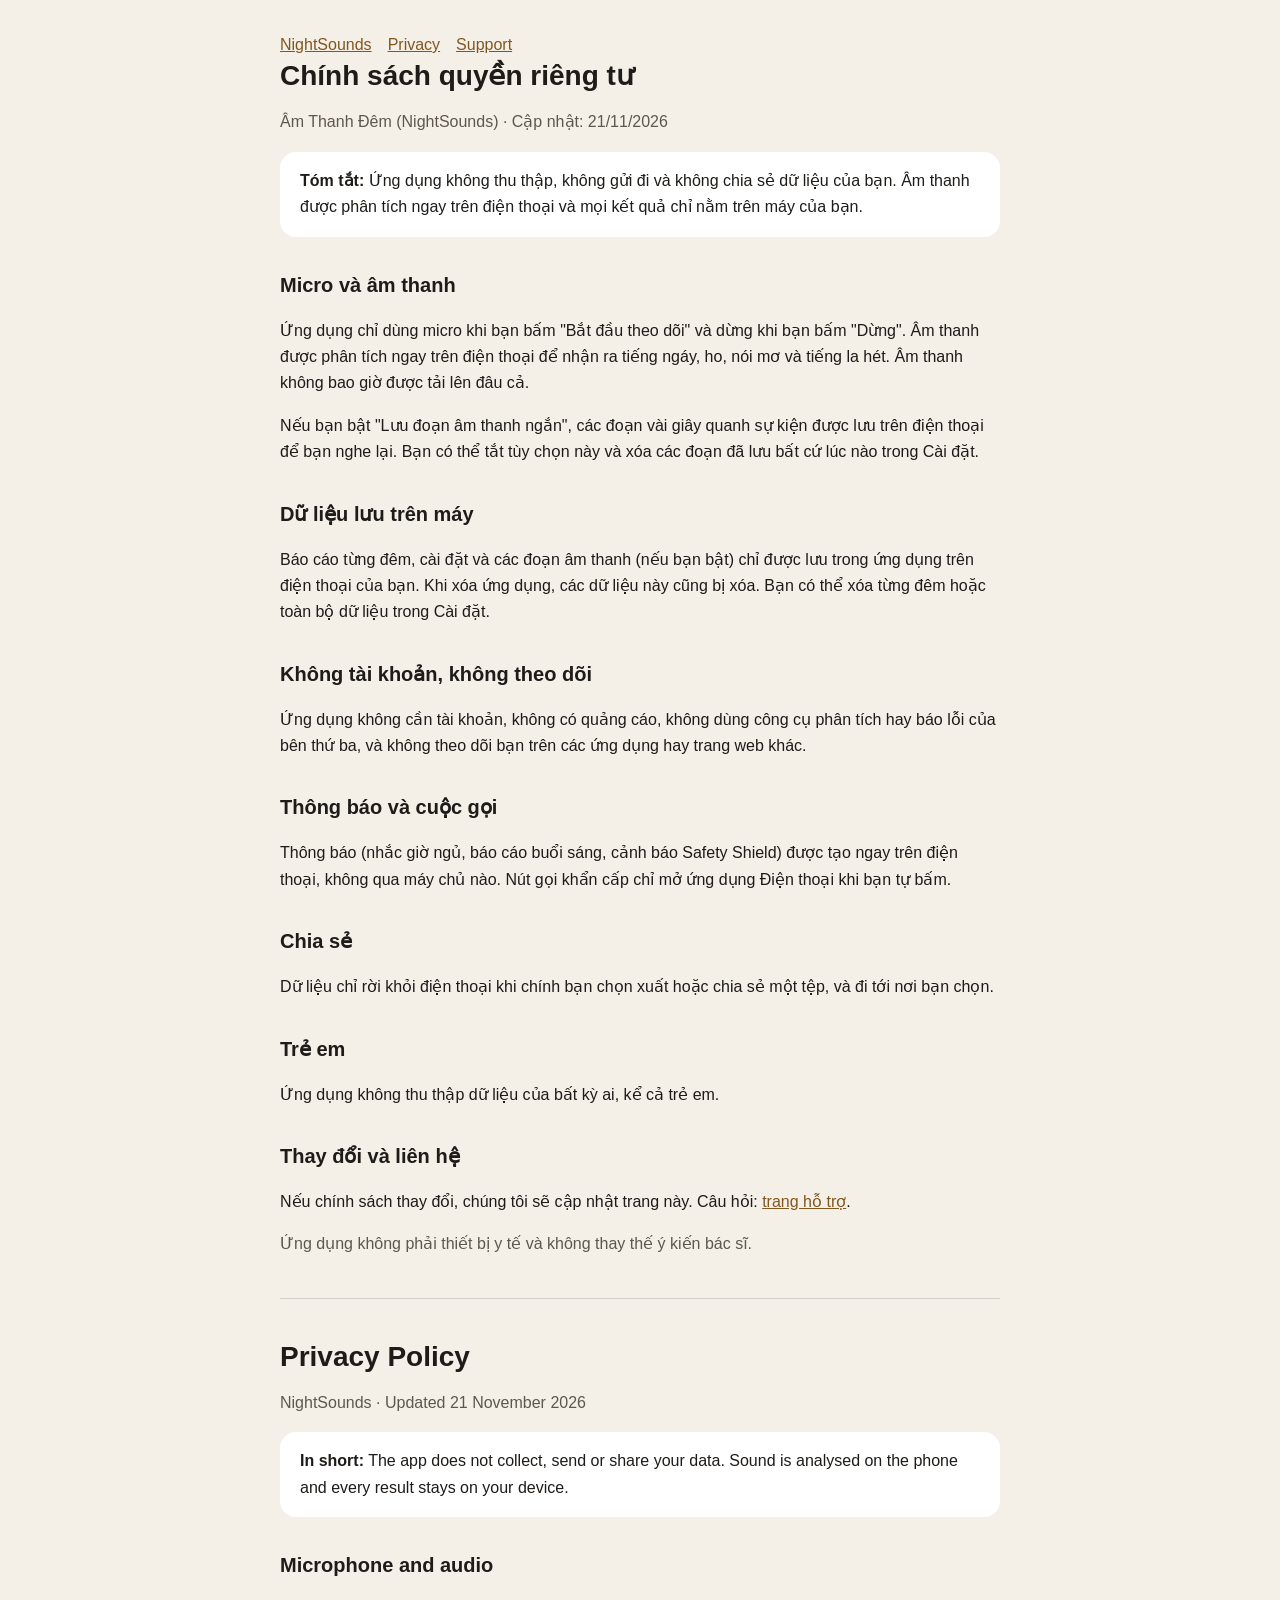
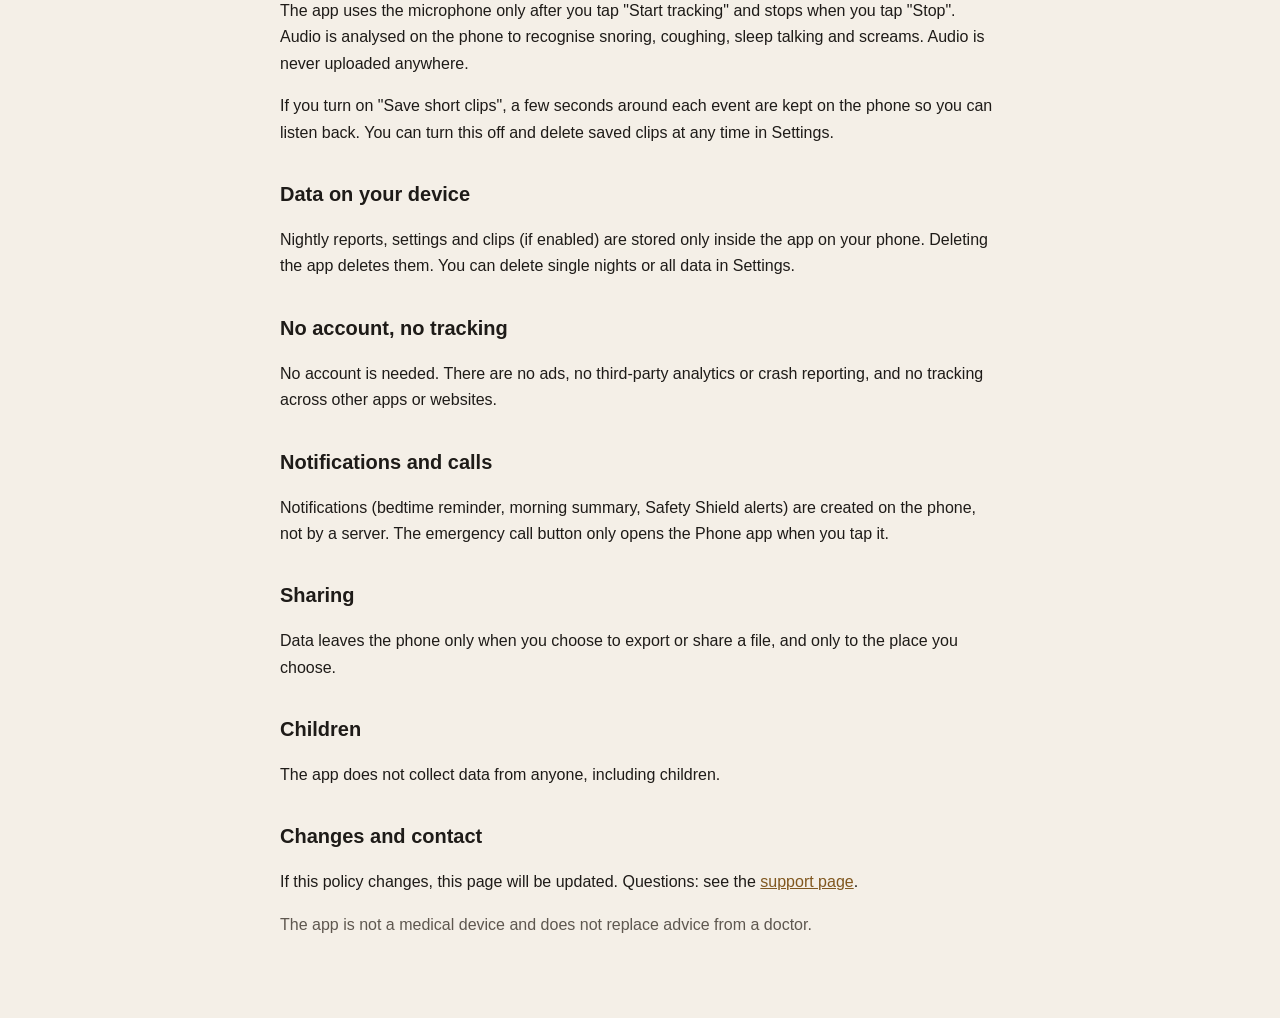
==== privacy.html @ be2e3934 "docs: add NightSounds privacy policy and support pages Co-Authored-By: Claude Opus 5.5 <noreply@anth" ====
<!doctype html><html lang="vi"><head><meta charset="utf-8"><meta name="viewport" content="width=device-width,initial-scale=1"><title>NightSounds – Chính sách quyền riêng tư / Privacy Policy</title><style>
:root{--bg:#F4EFE7;--fg:#1E1B18;--muted:#5E574F;--accent:#80571F;--card:#fff}
@media (prefers-color-scheme:dark){:root{--bg:#15171C;--fg:#F1ECE4;--muted:#B9B1A6;--accent:#E2B46A;--card:#1F2228}}
body{margin:0;background:var(--bg);color:var(--fg);font:16px/1.65 -apple-system,BlinkMacSystemFont,"Segoe UI",Roboto,sans-serif}
main{max-width:720px;margin:0 auto;padding:32px 16px 64px}
h1{font-size:28px;line-height:1.25;margin:0 0 4px}h2{font-size:20px;margin:32px 0 8px}
.muted{color:var(--muted)}a{color:var(--accent)}
.card{background:var(--card);border-radius:16px;padding:16px 20px;margin:16px 0}
nav a{margin-right:16px}hr{border:0;border-top:1px solid rgba(128,128,128,.3);margin:40px 0}
</style></head><body><main>
<nav><a href="./">NightSounds</a><a href="privacy.html">Privacy</a><a href="support.html">Support</a></nav>

<h1>Chính sách quyền riêng tư</h1>
<p class="muted">Âm Thanh Đêm (NightSounds) · Cập nhật: 21/11/2026</p>
<div class="card"><strong>Tóm tắt:</strong> Ứng dụng không thu thập, không gửi đi và không chia sẻ dữ liệu của bạn. Âm thanh được phân tích ngay trên điện thoại và mọi kết quả chỉ nằm trên máy của bạn.</div>
<h2>Micro và âm thanh</h2>
<p>Ứng dụng chỉ dùng micro khi bạn bấm "Bắt đầu theo dõi" và dừng khi bạn bấm "Dừng". Âm thanh được phân tích ngay trên điện thoại để nhận ra tiếng ngáy, ho, nói mơ và tiếng la hét. Âm thanh không bao giờ được tải lên đâu cả.</p>
<p>Nếu bạn bật "Lưu đoạn âm thanh ngắn", các đoạn vài giây quanh sự kiện được lưu trên điện thoại để bạn nghe lại. Bạn có thể tắt tùy chọn này và xóa các đoạn đã lưu bất cứ lúc nào trong Cài đặt.</p>
<h2>Dữ liệu lưu trên máy</h2>
<p>Báo cáo từng đêm, cài đặt và các đoạn âm thanh (nếu bạn bật) chỉ được lưu trong ứng dụng trên điện thoại của bạn. Khi xóa ứng dụng, các dữ liệu này cũng bị xóa. Bạn có thể xóa từng đêm hoặc toàn bộ dữ liệu trong Cài đặt.</p>
<h2>Không tài khoản, không theo dõi</h2>
<p>Ứng dụng không cần tài khoản, không có quảng cáo, không dùng công cụ phân tích hay báo lỗi của bên thứ ba, và không theo dõi bạn trên các ứng dụng hay trang web khác.</p>
<h2>Thông báo và cuộc gọi</h2>
<p>Thông báo (nhắc giờ ngủ, báo cáo buổi sáng, cảnh báo Safety Shield) được tạo ngay trên điện thoại, không qua máy chủ nào. Nút gọi khẩn cấp chỉ mở ứng dụng Điện thoại khi bạn tự bấm.</p>
<h2>Chia sẻ</h2>
<p>Dữ liệu chỉ rời khỏi điện thoại khi chính bạn chọn xuất hoặc chia sẻ một tệp, và đi tới nơi bạn chọn.</p>
<h2>Trẻ em</h2>
<p>Ứng dụng không thu thập dữ liệu của bất kỳ ai, kể cả trẻ em.</p>
<h2>Thay đổi và liên hệ</h2>
<p>Nếu chính sách thay đổi, chúng tôi sẽ cập nhật trang này. Câu hỏi: <a href="support.html">trang hỗ trợ</a>.</p>
<p class="muted">Ứng dụng không phải thiết bị y tế và không thay thế ý kiến bác sĩ.</p>
<hr>
<h1 lang="en">Privacy Policy</h1>
<div lang="en">
<p class="muted">NightSounds · Updated 21 November 2026</p>
<div class="card"><strong>In short:</strong> The app does not collect, send or share your data. Sound is analysed on the phone and every result stays on your device.</div>
<h2>Microphone and audio</h2>
<p>The app uses the microphone only after you tap "Start tracking" and stops when you tap "Stop". Audio is analysed on the phone to recognise snoring, coughing, sleep talking and screams. Audio is never uploaded anywhere.</p>
<p>If you turn on "Save short clips", a few seconds around each event are kept on the phone so you can listen back. You can turn this off and delete saved clips at any time in Settings.</p>
<h2>Data on your device</h2>
<p>Nightly reports, settings and clips (if enabled) are stored only inside the app on your phone. Deleting the app deletes them. You can delete single nights or all data in Settings.</p>
<h2>No account, no tracking</h2>
<p>No account is needed. There are no ads, no third-party analytics or crash reporting, and no tracking across other apps or websites.</p>
<h2>Notifications and calls</h2>
<p>Notifications (bedtime reminder, morning summary, Safety Shield alerts) are created on the phone, not by a server. The emergency call button only opens the Phone app when you tap it.</p>
<h2>Sharing</h2>
<p>Data leaves the phone only when you choose to export or share a file, and only to the place you choose.</p>
<h2>Children</h2>
<p>The app does not collect data from anyone, including children.</p>
<h2>Changes and contact</h2>
<p>If this policy changes, this page will be updated. Questions: see the <a href="support.html">support page</a>.</p>
<p class="muted">The app is not a medical device and does not replace advice from a doctor.</p>
</div>

</main></body></html>
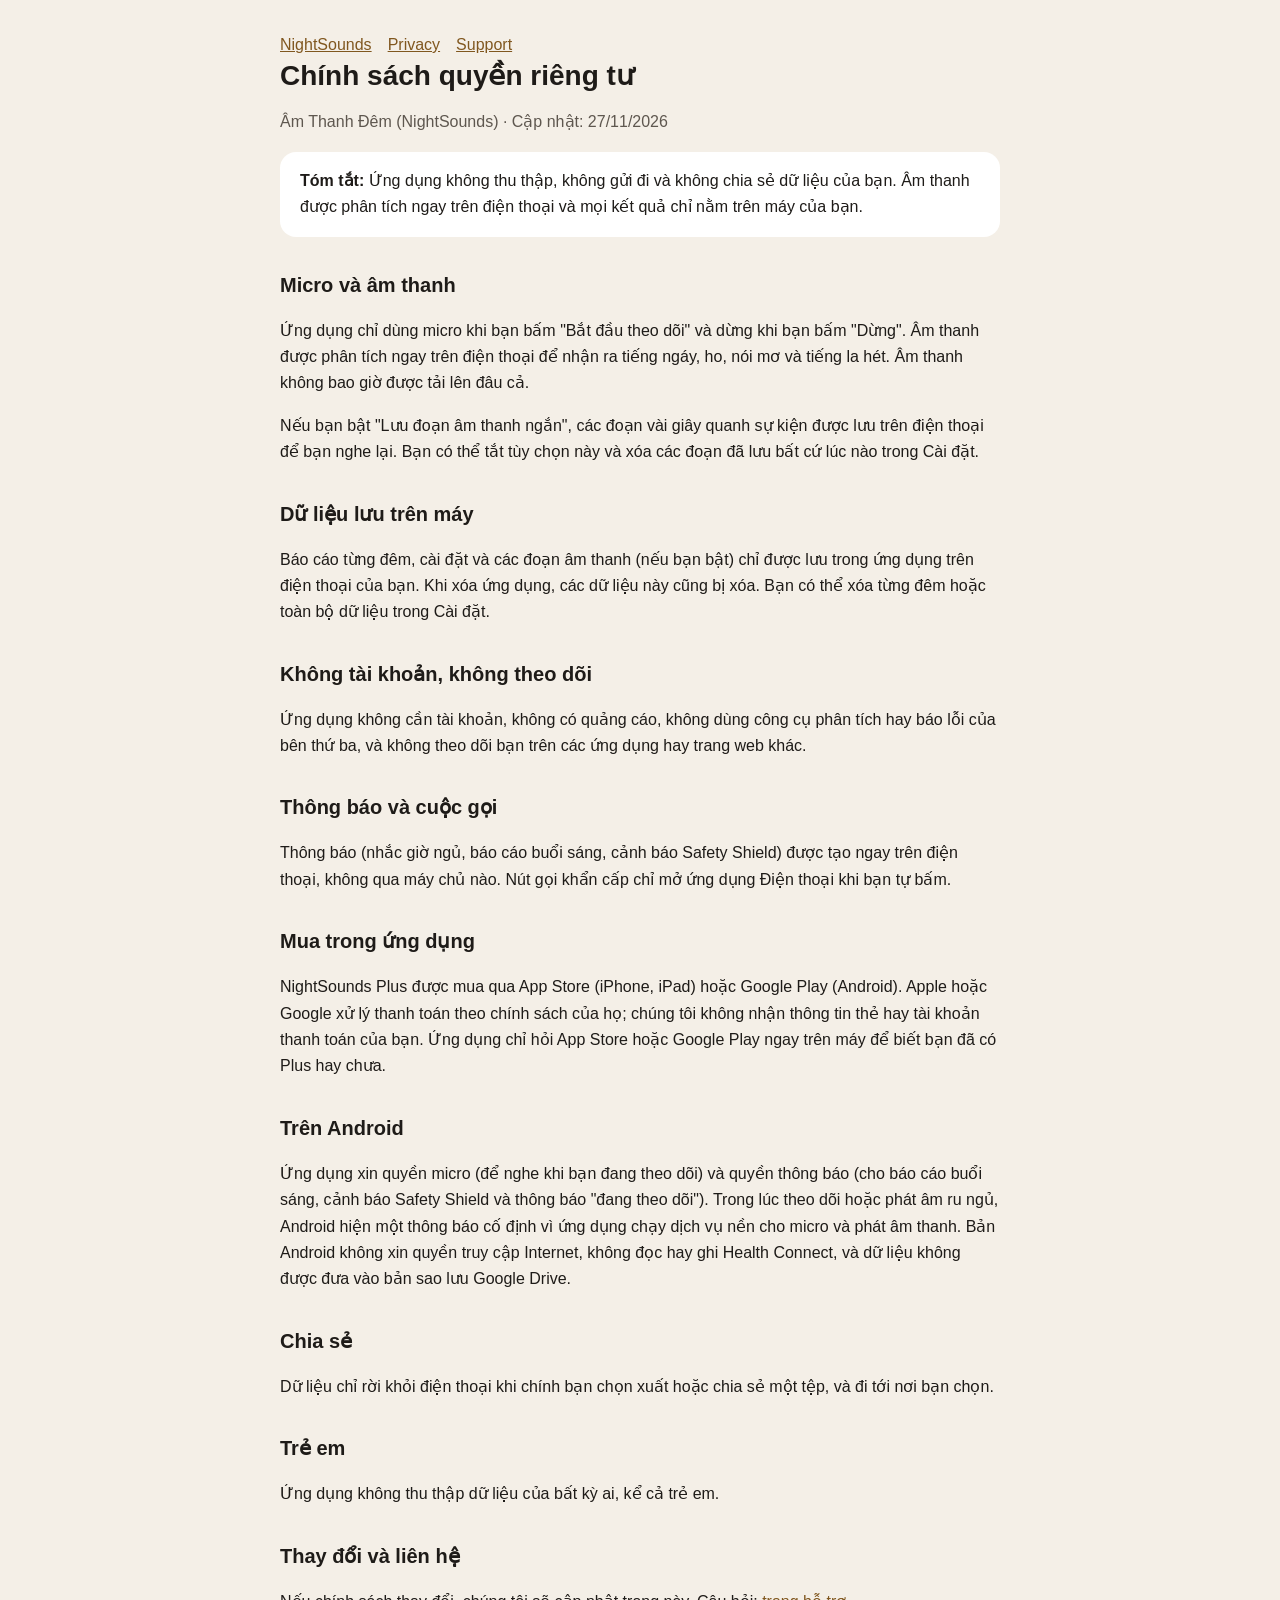
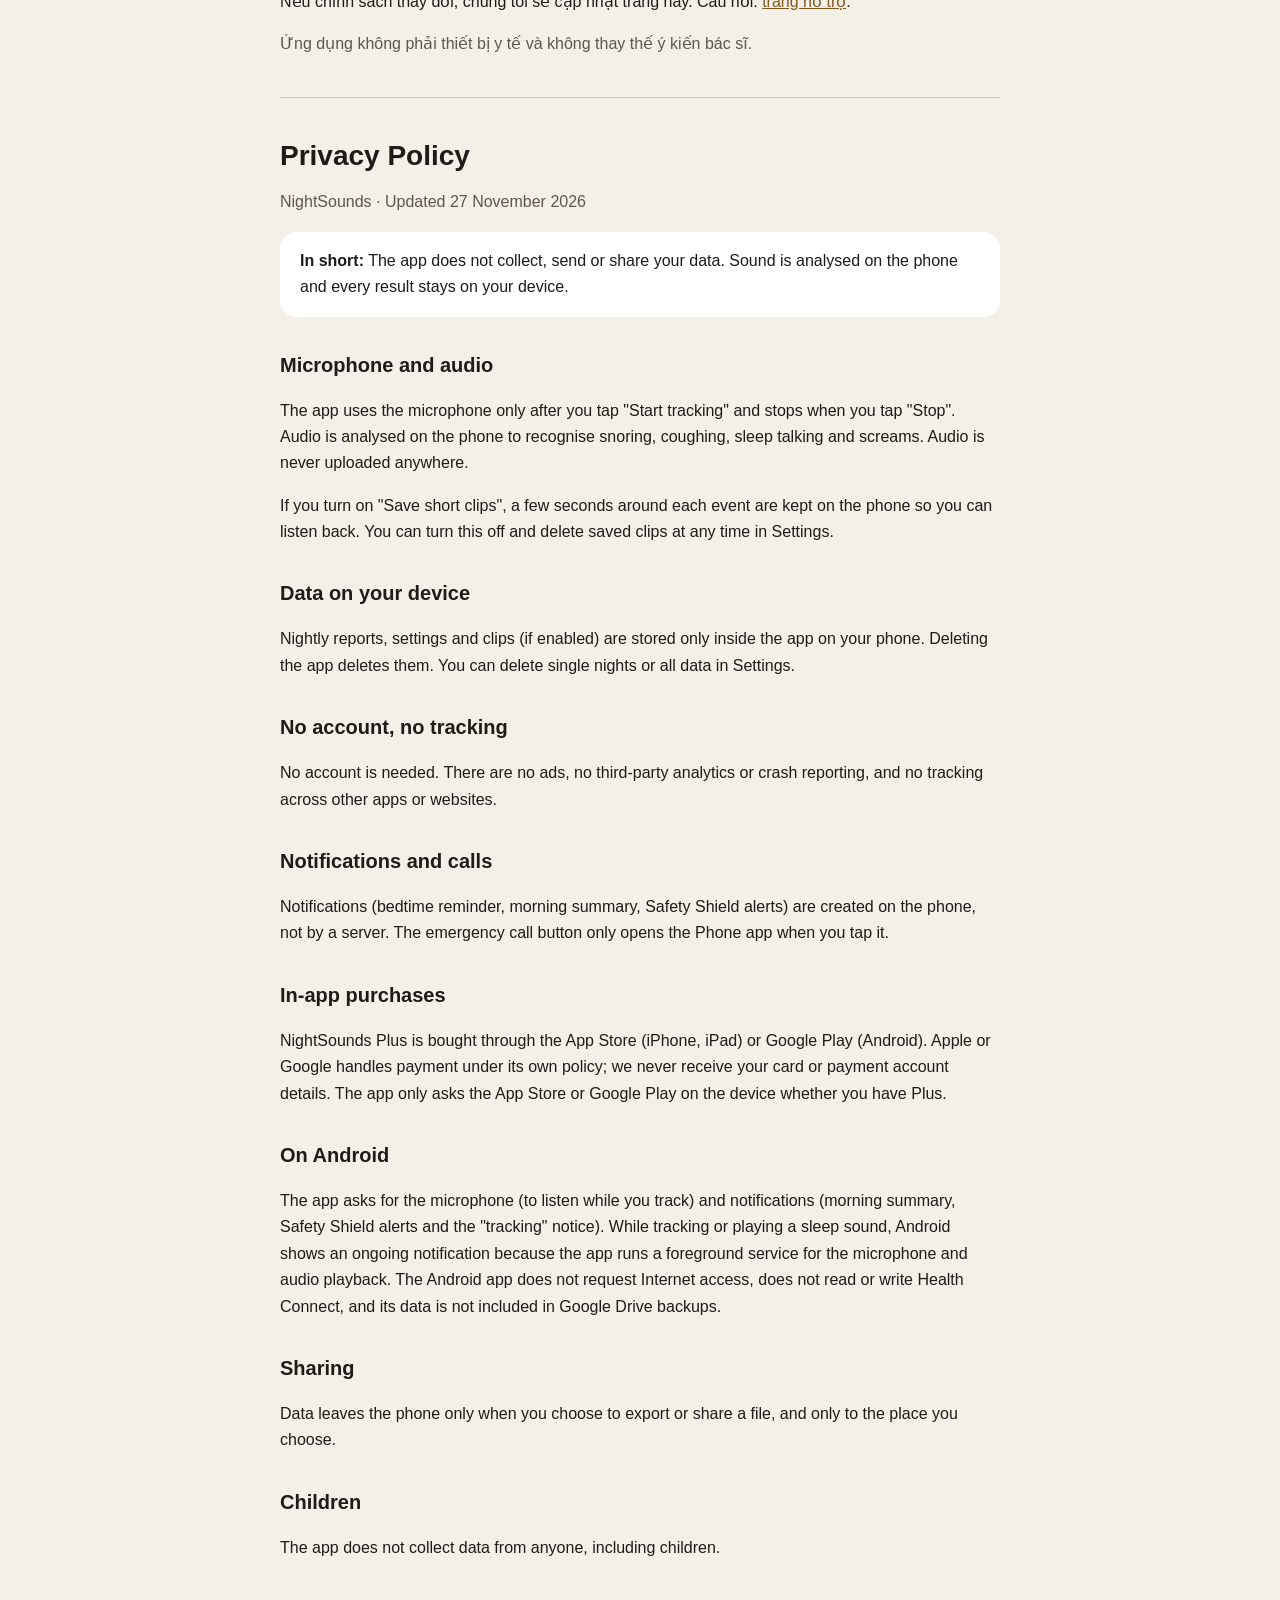
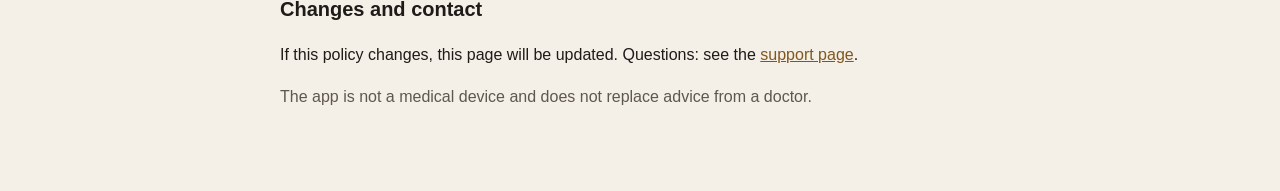
==== commit ac5a33dc: "Add Android and in-app purchase details to privacy policy and support Co-Authored-By: Claude Sonnet " ====
--- a/privacy.html
+++ b/privacy.html
@@ -11,7 +11,7 @@
 <nav><a href="./">NightSounds</a><a href="privacy.html">Privacy</a><a href="support.html">Support</a></nav>
 
 <h1>Chính sách quyền riêng tư</h1>
-<p class="muted">Âm Thanh Đêm (NightSounds) · Cập nhật: 21/11/2026</p>
+<p class="muted">Âm Thanh Đêm (NightSounds) · Cập nhật: 27/11/2026</p>
 <div class="card"><strong>Tóm tắt:</strong> Ứng dụng không thu thập, không gửi đi và không chia sẻ dữ liệu của bạn. Âm thanh được phân tích ngay trên điện thoại và mọi kết quả chỉ nằm trên máy của bạn.</div>
 <h2>Micro và âm thanh</h2>
 <p>Ứng dụng chỉ dùng micro khi bạn bấm "Bắt đầu theo dõi" và dừng khi bạn bấm "Dừng". Âm thanh được phân tích ngay trên điện thoại để nhận ra tiếng ngáy, ho, nói mơ và tiếng la hét. Âm thanh không bao giờ được tải lên đâu cả.</p>
@@ -22,6 +22,10 @@
 <p>Ứng dụng không cần tài khoản, không có quảng cáo, không dùng công cụ phân tích hay báo lỗi của bên thứ ba, và không theo dõi bạn trên các ứng dụng hay trang web khác.</p>
 <h2>Thông báo và cuộc gọi</h2>
 <p>Thông báo (nhắc giờ ngủ, báo cáo buổi sáng, cảnh báo Safety Shield) được tạo ngay trên điện thoại, không qua máy chủ nào. Nút gọi khẩn cấp chỉ mở ứng dụng Điện thoại khi bạn tự bấm.</p>
+<h2>Mua trong ứng dụng</h2>
+<p>NightSounds Plus được mua qua App Store (iPhone, iPad) hoặc Google Play (Android). Apple hoặc Google xử lý thanh toán theo chính sách của họ; chúng tôi không nhận thông tin thẻ hay tài khoản thanh toán của bạn. Ứng dụng chỉ hỏi App Store hoặc Google Play ngay trên máy để biết bạn đã có Plus hay chưa.</p>
+<h2>Trên Android</h2>
+<p>Ứng dụng xin quyền micro (để nghe khi bạn đang theo dõi) và quyền thông báo (cho báo cáo buổi sáng, cảnh báo Safety Shield và thông báo "đang theo dõi"). Trong lúc theo dõi hoặc phát âm ru ngủ, Android hiện một thông báo cố định vì ứng dụng chạy dịch vụ nền cho micro và phát âm thanh. Bản Android không xin quyền truy cập Internet, không đọc hay ghi Health Connect, và dữ liệu không được đưa vào bản sao lưu Google Drive.</p>
 <h2>Chia sẻ</h2>
 <p>Dữ liệu chỉ rời khỏi điện thoại khi chính bạn chọn xuất hoặc chia sẻ một tệp, và đi tới nơi bạn chọn.</p>
 <h2>Trẻ em</h2>
@@ -32,7 +36,7 @@
 <hr>
 <h1 lang="en">Privacy Policy</h1>
 <div lang="en">
-<p class="muted">NightSounds · Updated 21 November 2026</p>
+<p class="muted">NightSounds · Updated 27 November 2026</p>
 <div class="card"><strong>In short:</strong> The app does not collect, send or share your data. Sound is analysed on the phone and every result stays on your device.</div>
 <h2>Microphone and audio</h2>
 <p>The app uses the microphone only after you tap "Start tracking" and stops when you tap "Stop". Audio is analysed on the phone to recognise snoring, coughing, sleep talking and screams. Audio is never uploaded anywhere.</p>
@@ -43,6 +47,10 @@
 <p>No account is needed. There are no ads, no third-party analytics or crash reporting, and no tracking across other apps or websites.</p>
 <h2>Notifications and calls</h2>
 <p>Notifications (bedtime reminder, morning summary, Safety Shield alerts) are created on the phone, not by a server. The emergency call button only opens the Phone app when you tap it.</p>
+<h2>In-app purchases</h2>
+<p>NightSounds Plus is bought through the App Store (iPhone, iPad) or Google Play (Android). Apple or Google handles payment under its own policy; we never receive your card or payment account details. The app only asks the App Store or Google Play on the device whether you have Plus.</p>
+<h2>On Android</h2>
+<p>The app asks for the microphone (to listen while you track) and notifications (morning summary, Safety Shield alerts and the "tracking" notice). While tracking or playing a sleep sound, Android shows an ongoing notification because the app runs a foreground service for the microphone and audio playback. The Android app does not request Internet access, does not read or write Health Connect, and its data is not included in Google Drive backups.</p>
 <h2>Sharing</h2>
 <p>Data leaves the phone only when you choose to export or share a file, and only to the place you choose.</p>
 <h2>Children</h2>
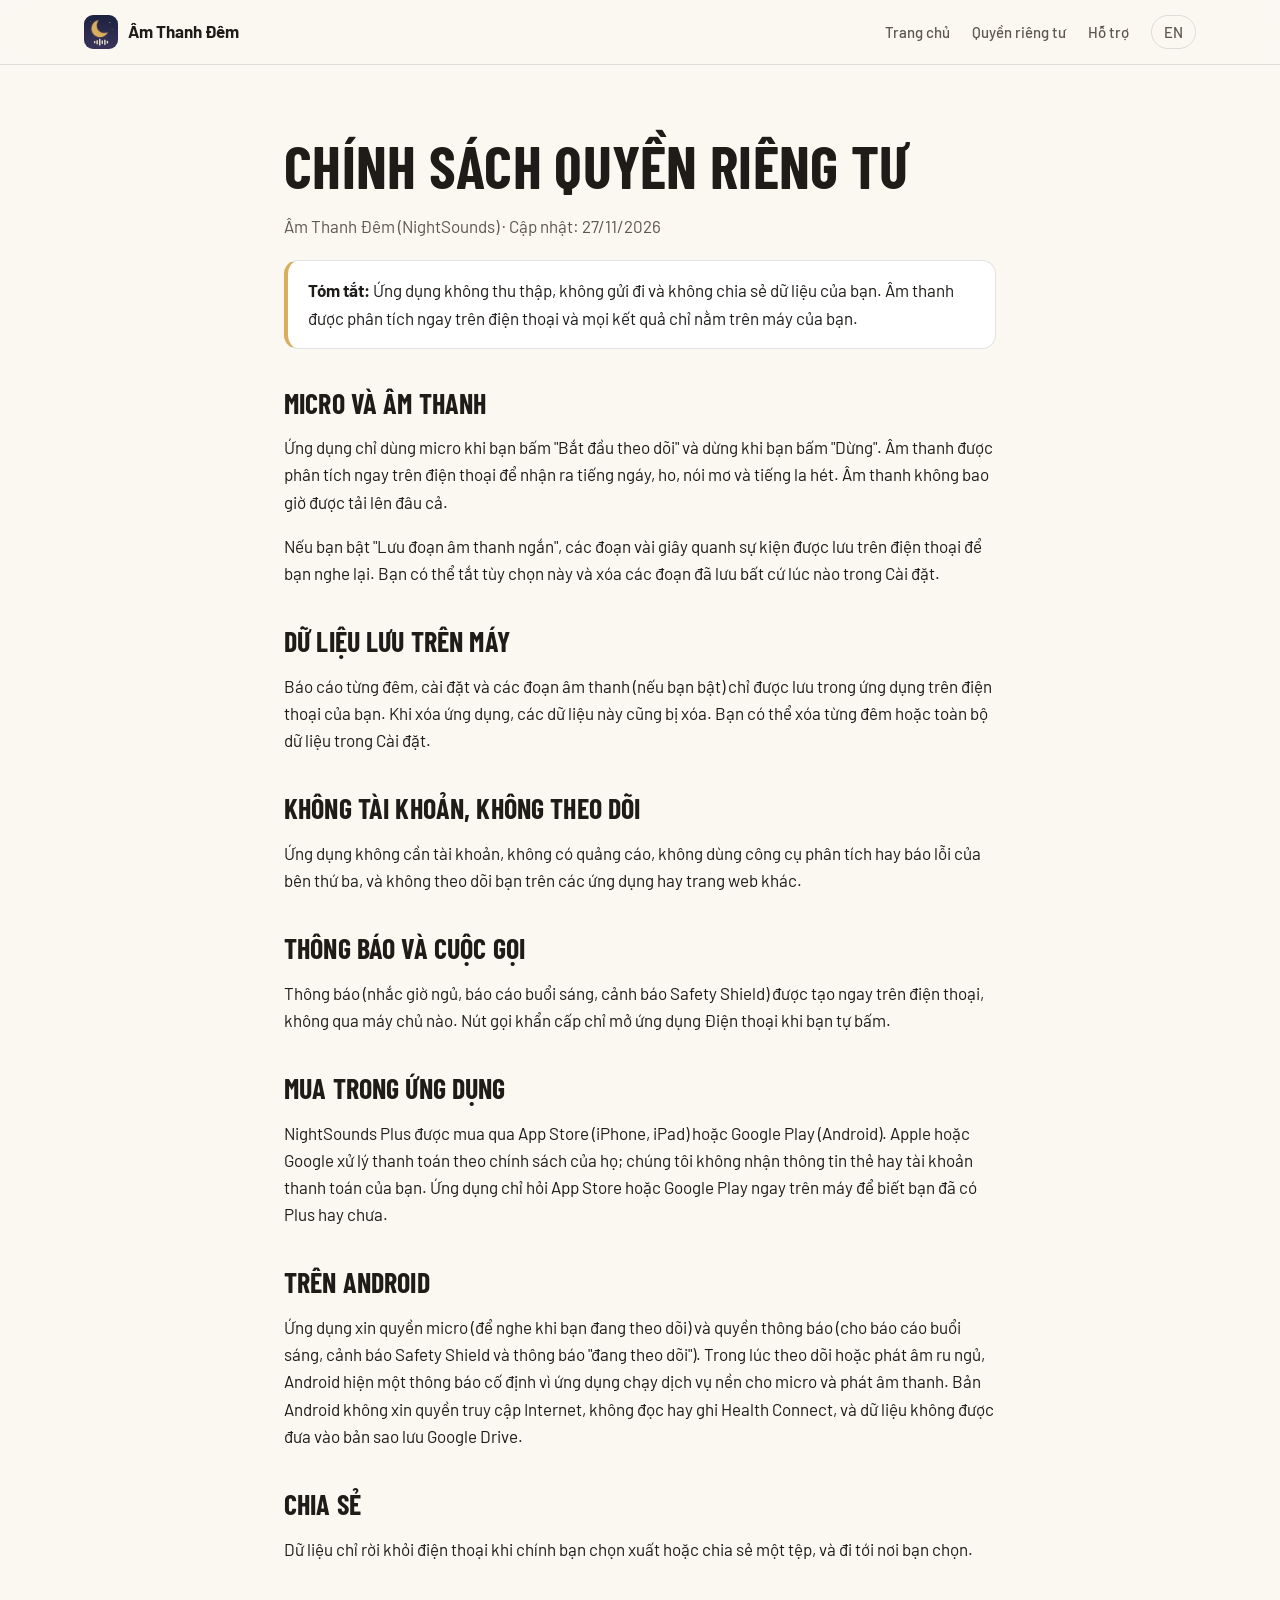
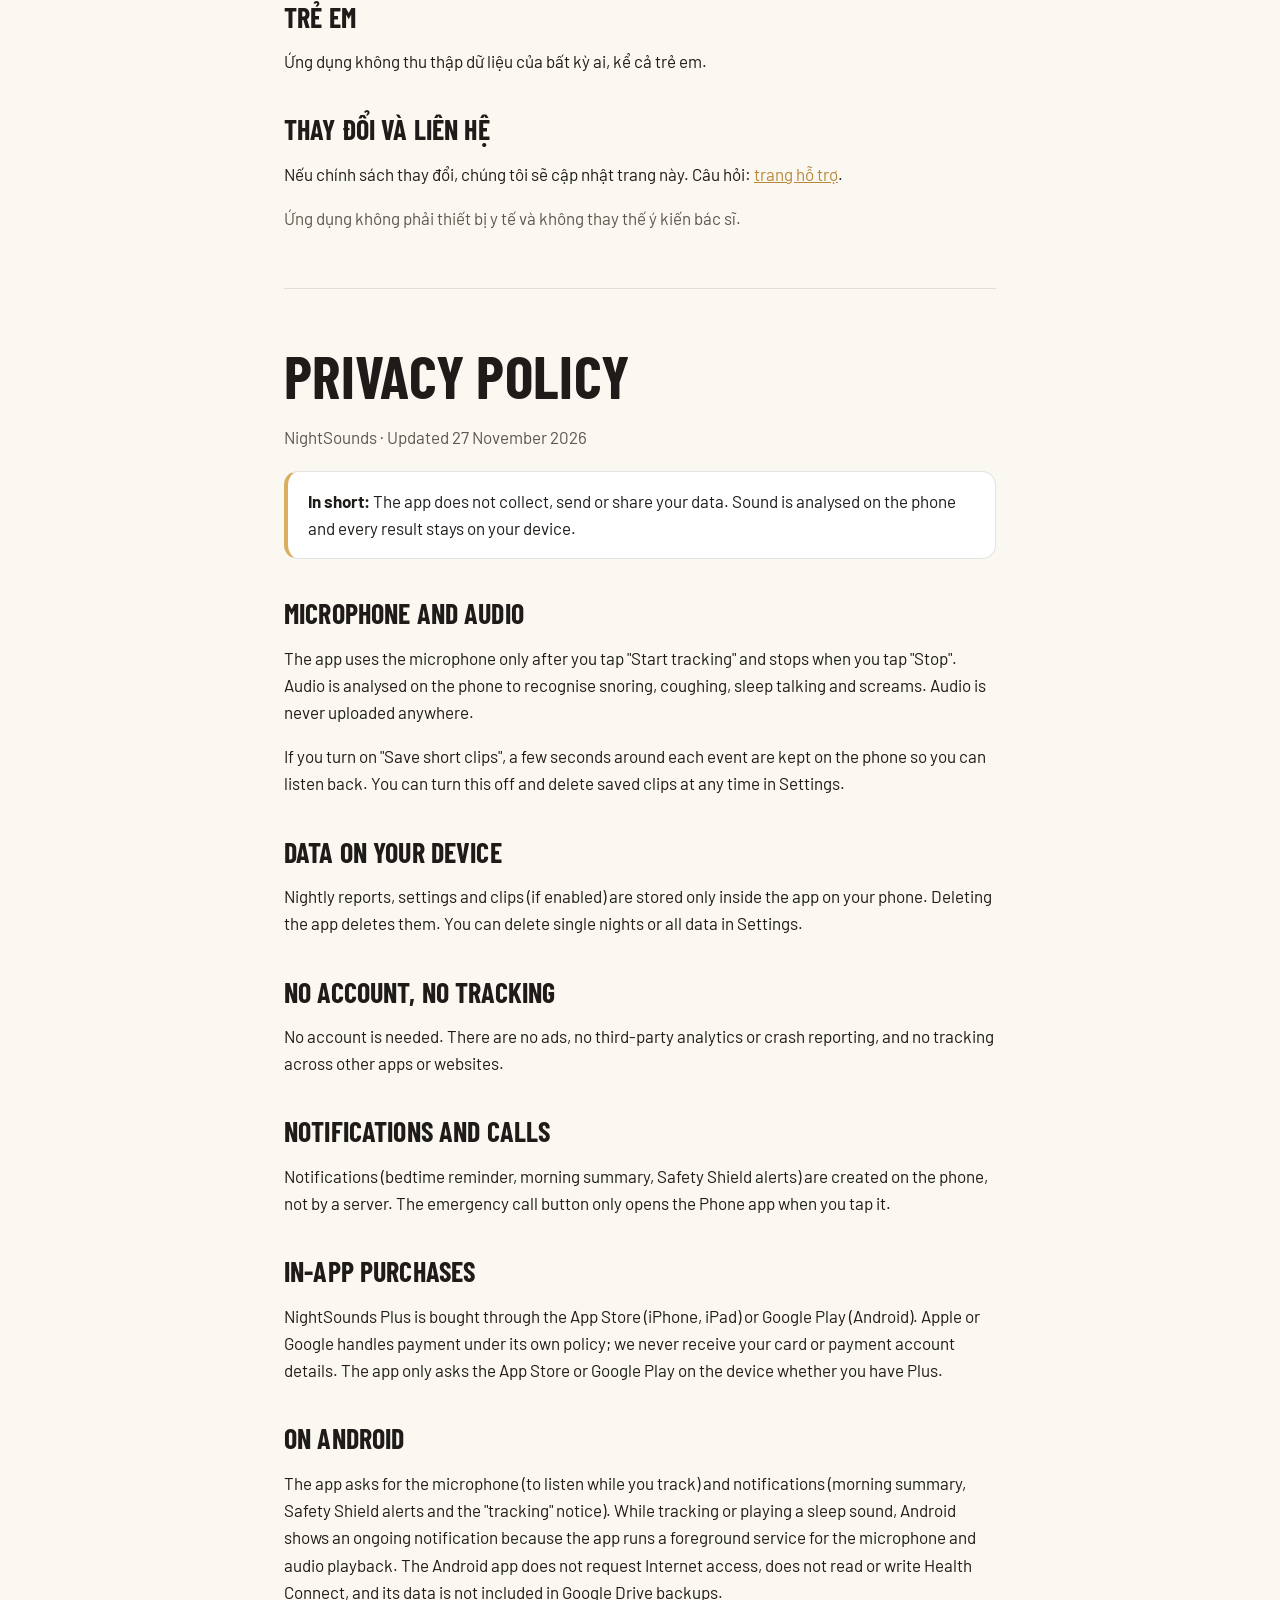
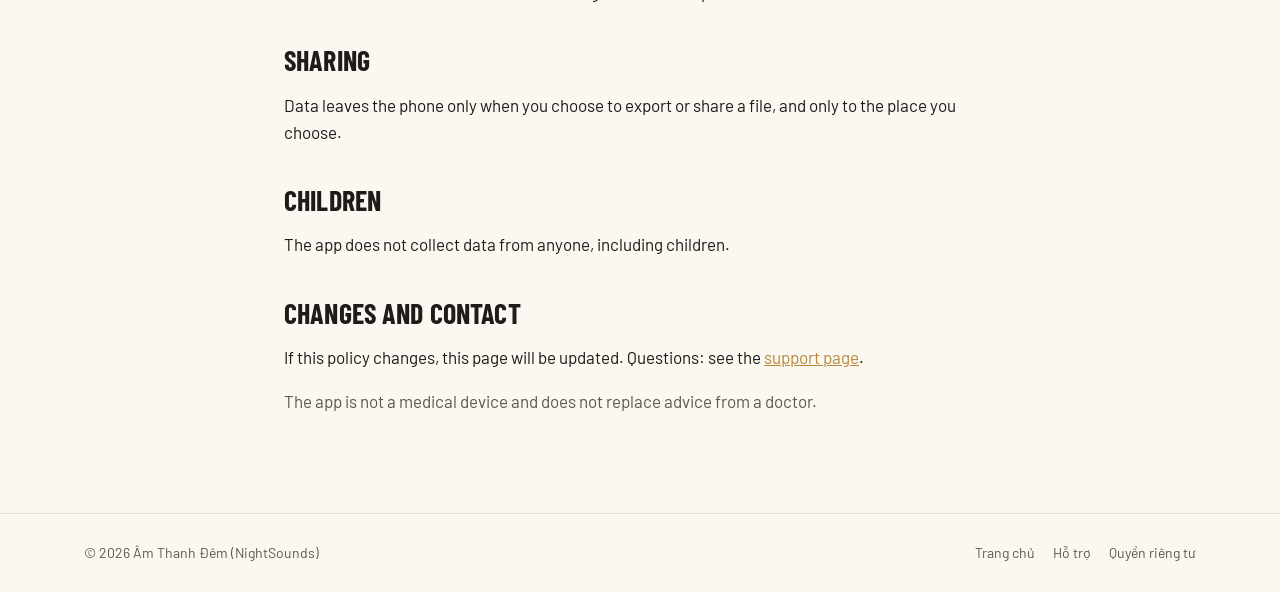
==== commit 32a8e386: "Redesign the site as a product landing page (vi + en) Add a landing page in the style of a product s" ====
--- a/privacy.html
+++ b/privacy.html
@@ -1,18 +1,18 @@
-<!doctype html><html lang="vi"><head><meta charset="utf-8"><meta name="viewport" content="width=device-width,initial-scale=1"><title>NightSounds – Chính sách quyền riêng tư / Privacy Policy</title><style>
-:root{--bg:#F4EFE7;--fg:#1E1B18;--muted:#5E574F;--accent:#80571F;--card:#fff}
-@media (prefers-color-scheme:dark){:root{--bg:#15171C;--fg:#F1ECE4;--muted:#B9B1A6;--accent:#E2B46A;--card:#1F2228}}
-body{margin:0;background:var(--bg);color:var(--fg);font:16px/1.65 -apple-system,BlinkMacSystemFont,"Segoe UI",Roboto,sans-serif}
-main{max-width:720px;margin:0 auto;padding:32px 16px 64px}
-h1{font-size:28px;line-height:1.25;margin:0 0 4px}h2{font-size:20px;margin:32px 0 8px}
-.muted{color:var(--muted)}a{color:var(--accent)}
-.card{background:var(--card);border-radius:16px;padding:16px 20px;margin:16px 0}
-nav a{margin-right:16px}hr{border:0;border-top:1px solid rgba(128,128,128,.3);margin:40px 0}
-</style></head><body><main>
-<nav><a href="./">NightSounds</a><a href="privacy.html">Privacy</a><a href="support.html">Support</a></nav>
+<!doctype html><html lang="vi"><head><meta charset="utf-8"><meta name="viewport" content="width=device-width,initial-scale=1"><title>NightSounds – Chính sách quyền riêng tư / Privacy Policy</title><link rel="icon" href="img/icon.png">
+<link rel="preconnect" href="https://fonts.googleapis.com">
+<link rel="preconnect" href="https://fonts.gstatic.com" crossorigin>
+<link rel="stylesheet" href="https://fonts.googleapis.com/css2?family=Barlow:wght@400;500;600;700&family=Barlow+Condensed:wght@600;700&display=swap&subset=vietnamese">
+<link rel="stylesheet" href="style.css">
+</head><body>
+<header class="top"><div class="wrap">
+  <a class="brand" href="./"><img src="img/icon.png" alt="">Âm Thanh Đêm</a>
+  <nav class="nav"><a href="./">Trang chủ</a><a href="privacy.html">Quyền riêng tư</a><a href="support.html">Hỗ trợ</a><a class="lang" href="en.html" hreflang="en">EN</a></nav>
+</div></header>
+<main class="doc">
 
 <h1>Chính sách quyền riêng tư</h1>
 <p class="muted">Âm Thanh Đêm (NightSounds) · Cập nhật: 27/11/2026</p>
-<div class="card"><strong>Tóm tắt:</strong> Ứng dụng không thu thập, không gửi đi và không chia sẻ dữ liệu của bạn. Âm thanh được phân tích ngay trên điện thoại và mọi kết quả chỉ nằm trên máy của bạn.</div>
+<div class="summary"><strong>Tóm tắt:</strong> Ứng dụng không thu thập, không gửi đi và không chia sẻ dữ liệu của bạn. Âm thanh được phân tích ngay trên điện thoại và mọi kết quả chỉ nằm trên máy của bạn.</div>
 <h2>Micro và âm thanh</h2>
 <p>Ứng dụng chỉ dùng micro khi bạn bấm "Bắt đầu theo dõi" và dừng khi bạn bấm "Dừng". Âm thanh được phân tích ngay trên điện thoại để nhận ra tiếng ngáy, ho, nói mơ và tiếng la hét. Âm thanh không bao giờ được tải lên đâu cả.</p>
 <p>Nếu bạn bật "Lưu đoạn âm thanh ngắn", các đoạn vài giây quanh sự kiện được lưu trên điện thoại để bạn nghe lại. Bạn có thể tắt tùy chọn này và xóa các đoạn đã lưu bất cứ lúc nào trong Cài đặt.</p>
@@ -37,7 +37,7 @@
 <h1 lang="en">Privacy Policy</h1>
 <div lang="en">
 <p class="muted">NightSounds · Updated 27 November 2026</p>
-<div class="card"><strong>In short:</strong> The app does not collect, send or share your data. Sound is analysed on the phone and every result stays on your device.</div>
+<div class="summary"><strong>In short:</strong> The app does not collect, send or share your data. Sound is analysed on the phone and every result stays on your device.</div>
 <h2>Microphone and audio</h2>
 <p>The app uses the microphone only after you tap "Start tracking" and stops when you tap "Stop". Audio is analysed on the phone to recognise snoring, coughing, sleep talking and screams. Audio is never uploaded anywhere.</p>
 <p>If you turn on "Save short clips", a few seconds around each event are kept on the phone so you can listen back. You can turn this off and delete saved clips at any time in Settings.</p>
@@ -60,4 +60,6 @@
 <p class="muted">The app is not a medical device and does not replace advice from a doctor.</p>
 </div>
 
-</main></body></html>
+</main>
+<footer><div class="wrap"><span>© 2026 Âm Thanh Đêm (NightSounds)</span><span><a href="./">Trang chủ</a><a href="support.html">Hỗ trợ</a><a href="privacy.html">Quyền riêng tư</a></span></div></footer>
+</body></html>
--- a/style.css
+++ b/style.css
@@ -0,0 +1,130 @@
+/* NightSounds site: one stylesheet for the landing, privacy and support pages. */
+:root{
+  --night:#1C223F;--night-2:#2A2F52;--ink:#14172B;--gold:#D9AE5F;--gold-deep:#B8883A;
+  --cream:#F6EFE3;--paper:#FBF8F2;--fg:#1E1B18;--muted:#5E574F;--line:rgba(30,27,24,.12);
+  --card:#fff;--radius:20px;--max:1160px;
+  --display:"Barlow Condensed",Barlow,system-ui,sans-serif;
+  --body:Barlow,system-ui,-apple-system,"Segoe UI",sans-serif;
+}
+*{box-sizing:border-box}
+html{scroll-behavior:smooth}
+body{margin:0;background:var(--paper);color:var(--fg);font:17px/1.6 var(--body);-webkit-font-smoothing:antialiased}
+img{max-width:100%;display:block}
+a{color:var(--gold-deep)}
+.wrap{max-width:var(--max);margin:0 auto;padding:0 24px}
+
+/* Header */
+.top{position:sticky;top:0;z-index:10;background:rgba(251,248,242,.88);backdrop-filter:saturate(1.4) blur(12px);border-bottom:1px solid var(--line)}
+.top .wrap{display:flex;align-items:center;justify-content:space-between;height:64px;gap:16px}
+.brand{display:flex;align-items:center;gap:10px;font-weight:700;color:var(--fg);text-decoration:none;white-space:nowrap}
+.brand img{width:34px;height:34px;border-radius:9px}
+.nav{display:flex;gap:22px;align-items:center}
+.nav a{color:var(--muted);text-decoration:none;font-weight:500;font-size:15px}
+.nav a:hover{color:var(--fg)}
+.nav .lang{border:1px solid var(--line);border-radius:999px;padding:4px 12px}
+
+/* Type */
+.eyebrow{display:inline-flex;align-items:center;gap:8px;font:600 14px/1 var(--body);letter-spacing:.08em;text-transform:uppercase;color:var(--gold-deep)}
+.eyebrow::before{content:"";width:8px;height:8px;border-radius:50%;background:var(--gold)}
+h1,h2{font-family:var(--display);font-weight:700;text-transform:uppercase;line-height:1.02;letter-spacing:.005em;margin:14px 0 16px}
+h1{font-size:clamp(44px,6.4vw,80px)}
+h2{font-size:clamp(34px,4.4vw,56px)}
+h1 em,h2 em{font-style:normal;color:var(--gold-deep)}
+.lead{font-size:19px;color:var(--muted);max-width:34em}
+
+/* Buttons */
+.cta{display:flex;flex-wrap:wrap;gap:12px;margin-top:28px}
+.btn{display:inline-flex;align-items:center;gap:10px;padding:14px 22px;border-radius:14px;font-weight:600;text-decoration:none;font-size:16px;border:1px solid transparent}
+.btn-primary{background:var(--night);color:#fff}
+.btn-primary:hover{background:var(--night-2)}
+.btn-ghost{border-color:var(--line);color:var(--fg);background:transparent}
+.btn-ghost:hover{border-color:var(--fg)}
+.btn small{display:block;font-weight:500;font-size:12px;opacity:.75;line-height:1}
+.btn .stack{display:flex;flex-direction:column;gap:3px;line-height:1.1}
+.btn svg{width:22px;height:22px;flex:none}
+.soon{opacity:.7;cursor:default}
+
+/* Hero */
+.hero{padding:64px 0 80px;background:radial-gradient(1200px 500px at 80% 10%,rgba(217,174,95,.18),transparent 60%)}
+.hero .wrap{display:grid;grid-template-columns:1.05fr 1fr;gap:48px;align-items:center}
+.stats{display:flex;gap:0;margin-top:28px;border-top:1px solid var(--line);padding-top:20px;max-width:520px}
+.stats div{flex:1;padding-right:16px}
+.stats div+div{border-left:1px solid var(--line);padding-left:18px}
+.stats b{display:block;font:700 40px/1 var(--display)}
+.stats span{font-size:14px;color:var(--muted)}
+.phones{position:relative;display:flex;justify-content:center;gap:0;min-height:560px}
+.phones .phone:nth-child(1){transform:translateX(40px) rotate(-4deg);z-index:1}
+.phones .phone:nth-child(2){transform:translate(-40px,60px) rotate(4deg);z-index:2}
+
+/* Phone frame */
+.phone{width:260px;flex:none;border-radius:38px;padding:10px;background:#0E1020;box-shadow:0 30px 60px -20px rgba(20,23,43,.45),0 0 0 1px rgba(255,255,255,.06) inset}
+.phone img{border-radius:29px;aspect-ratio:9/20;object-fit:cover;width:100%}
+
+/* Sections */
+section{padding:96px 0}
+.split{display:grid;grid-template-columns:1fr 1fr;gap:64px;align-items:center}
+.split.flip .copy{order:2}
+.split .media{display:flex;justify-content:center;gap:20px}
+.cards{display:grid;grid-template-columns:1fr 1fr;gap:14px;margin-top:28px}
+.card{background:var(--card);border:1px solid var(--line);border-radius:16px;padding:18px}
+.card .tag{display:inline-block;font-size:12px;font-weight:600;color:var(--gold-deep);background:rgba(217,174,95,.16);border-radius:999px;padding:3px 10px;margin-bottom:10px}
+.card b{display:block;font-size:17px;margin-bottom:4px}
+.card p{margin:0;color:var(--muted);font-size:15px;line-height:1.5}
+
+.dark{background:var(--night);color:#EDE6DA}
+.dark .lead,.dark .card p{color:#B9B3C9}
+.dark .card{background:rgba(255,255,255,.05);border-color:rgba(255,255,255,.1)}
+.dark h2 em{color:var(--gold)}
+.dark .eyebrow{color:var(--gold)}
+
+.privacy-list{list-style:none;padding:0;margin:28px 0 0;display:grid;gap:12px}
+.privacy-list li{display:flex;gap:12px;align-items:flex-start;font-size:17px}
+.privacy-list li::before{content:"";flex:none;width:22px;height:22px;margin-top:2px;border-radius:50%;background:var(--gold) url("data:image/svg+xml,%3Csvg xmlns='http://www.w3.org/2000/svg' viewBox='0 0 24 24' fill='none' stroke='%231C223F' stroke-width='3' stroke-linecap='round' stroke-linejoin='round'%3E%3Cpath d='M5 12l5 5 9-10'/%3E%3C/svg%3E") center/14px no-repeat}
+
+/* Plus band */
+.plus{background:linear-gradient(160deg,var(--night) 0%,#3A345C 100%);color:#fff}
+.plus .wrap{display:grid;grid-template-columns:1.1fr .9fr;gap:56px;align-items:center}
+.plus .lead{color:#CFC8DD}
+.price{background:var(--paper);color:var(--fg);border-radius:var(--radius);padding:28px;box-shadow:0 30px 60px -30px rgba(0,0,0,.5)}
+.price .row{display:flex;justify-content:space-between;align-items:baseline;padding:12px 0;border-bottom:1px solid var(--line)}
+.price .row:last-of-type{border-bottom:0}
+.price .row b{font:700 30px/1 var(--display)}
+.price .row span{color:var(--muted);font-size:15px}
+.price .badge{font-size:12px;font-weight:600;color:var(--night);background:var(--gold);border-radius:999px;padding:2px 8px;margin-left:6px}
+.price ul{margin:16px 0 0;padding:0 0 0 18px;color:var(--muted);font-size:15px}
+.price .btn{width:100%;justify-content:center;margin-top:20px}
+
+.note{font-size:14px;color:var(--muted);max-width:60em}
+
+/* Footer */
+footer{border-top:1px solid var(--line);padding:28px 0;font-size:14px;color:var(--muted)}
+footer .wrap{display:flex;justify-content:space-between;gap:16px;flex-wrap:wrap}
+footer a{color:var(--muted);margin-left:18px;text-decoration:none}
+footer a:hover{color:var(--fg)}
+
+/* Document pages (privacy, support) */
+.doc{max-width:760px;margin:0 auto;padding:56px 24px 80px}
+.doc h1{font-size:clamp(40px,5vw,60px)}
+.doc h2{font-size:28px;margin:40px 0 8px}
+.doc .summary{background:var(--card);border:1px solid var(--line);border-left:4px solid var(--gold);border-radius:14px;padding:16px 20px;margin:20px 0}
+.doc .muted{color:var(--muted)}
+.doc hr{border:0;border-top:1px solid var(--line);margin:56px 0}
+
+@media (max-width:900px){
+  .hero .wrap,.split,.plus .wrap{grid-template-columns:1fr;gap:40px}
+  .split.flip .copy{order:0}
+  .phones{min-height:0}
+  .phone{width:210px}
+  .nav a:not(.lang){display:none}
+  section{padding:72px 0}
+}
+@media (max-width:520px){
+  .wrap{padding:0 16px}
+  .cards{grid-template-columns:1fr}
+  .phones .phone:nth-child(1){transform:translateX(24px) rotate(-4deg)}
+  .phones .phone:nth-child(2){transform:translate(-24px,40px) rotate(4deg)}
+  .phone{width:170px;border-radius:30px;padding:8px}
+  .phone img{border-radius:23px}
+  .split .media .phone:nth-child(2){display:none}
+  .stats b{font-size:32px}
+}
